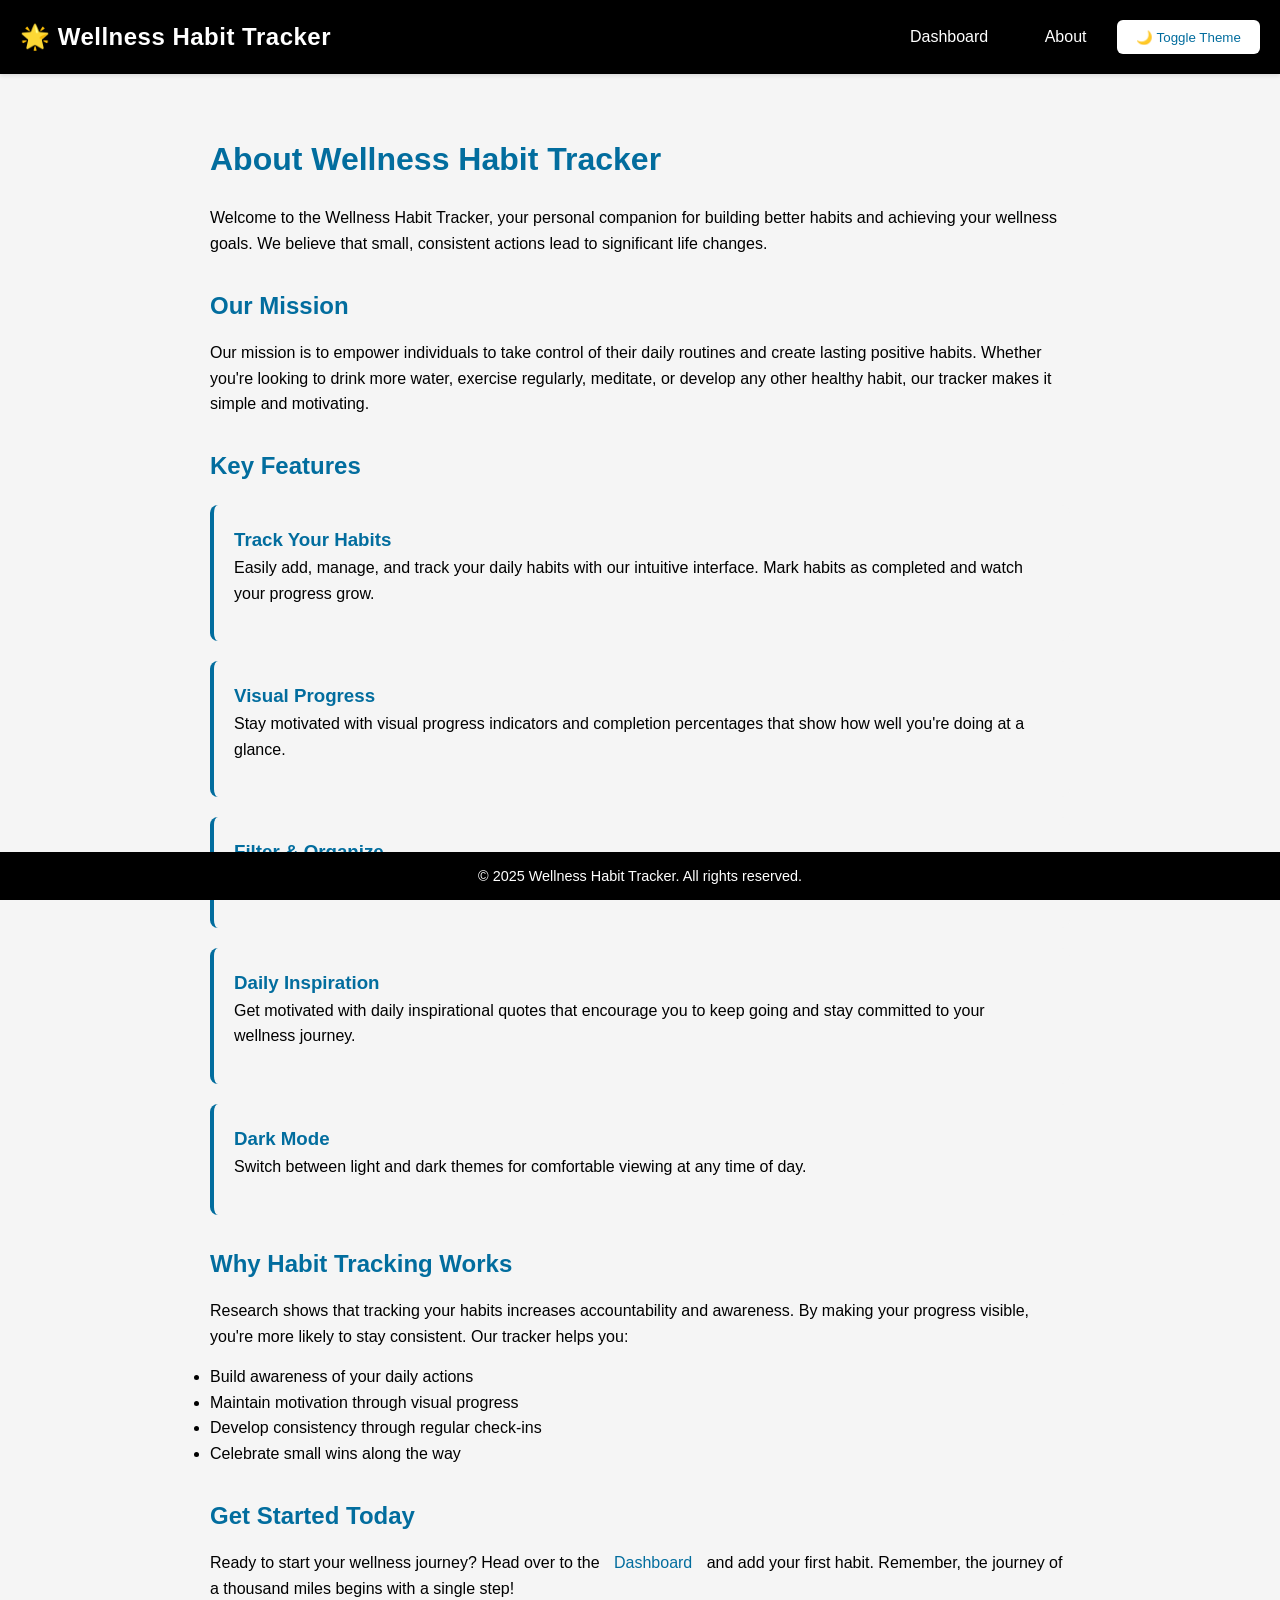
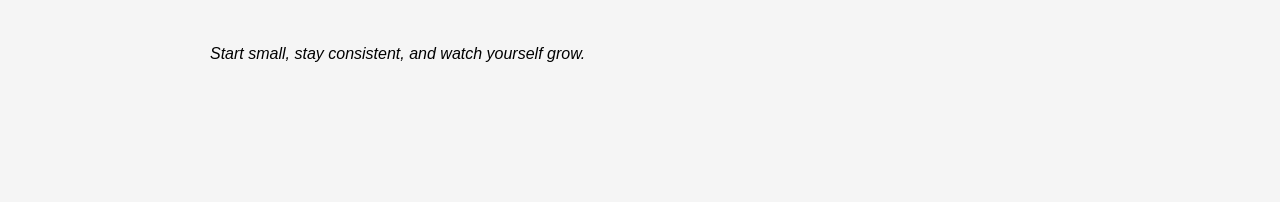
==== about.html @ 57038b03 "Add an About Page and seperate scipt and stylesheet from html" ====
<!DOCTYPE html>
<html lang="en">

<head>
  <meta charset="UTF-8">
  <meta name="viewport" content="width=device-width, initial-scale=1.0">
  <title>About - Wellness Habit Tracker</title>
  <link rel="stylesheet" href="styles.css">
</head>

<body>
  <nav>
    <h1>🌟 Wellness Habit Tracker</h1>
    <div class="hamburger" id="hamburger">
      <span></span>
      <span></span>
      <span></span>
    </div>
    <div id="navlinks">
      <a href="index.html">Dashboard</a>
      <a href="about.html">About</a>
      <button id="toggle">🌙 Toggle Theme</button>
    </div>
  </nav>

  <div class="content">
    <h1>About Wellness Habit Tracker</h1>
    
    <p>Welcome to the Wellness Habit Tracker, your personal companion for building better habits and achieving your wellness goals. We believe that small, consistent actions lead to significant life changes.</p>

    <h2>Our Mission</h2>
    <p>Our mission is to empower individuals to take control of their daily routines and create lasting positive habits. Whether you're looking to drink more water, exercise regularly, meditate, or develop any other healthy habit, our tracker makes it simple and motivating.</p>

    <h2>Key Features</h2>

    <div class="feature-box">
      <h3>Track Your Habits</h3>
      <p>Easily add, manage, and track your daily habits with our intuitive interface. Mark habits as completed and watch your progress grow.</p>
    </div>

    <div class="feature-box">
      <h3>Visual Progress</h3>
      <p>Stay motivated with visual progress indicators and completion percentages that show how well you're doing at a glance.</p>
    </div>

    <div class="feature-box">
      <h3>Filter & Organize</h3>
      <p>Filter your habits by status (all, completed, or pending) to focus on what matters most to you each day.</p>
    </div>

    <div class="feature-box">
      <h3>Daily Inspiration</h3>
      <p>Get motivated with daily inspirational quotes that encourage you to keep going and stay committed to your wellness journey.</p>
    </div>

    <div class="feature-box">
      <h3>Dark Mode</h3>
      <p>Switch between light and dark themes for comfortable viewing at any time of day.</p>
    </div>

    <h2>Why Habit Tracking Works</h2>
    <p>Research shows that tracking your habits increases accountability and awareness. By making your progress visible, you're more likely to stay consistent. Our tracker helps you:</p>
    <ul>
      <li>Build awareness of your daily actions</li>
      <li>Maintain motivation through visual progress</li>
      <li>Develop consistency through regular check-ins</li>
      <li>Celebrate small wins along the way</li>
    </ul>

    <h2>Get Started Today</h2>
    <p>Ready to start your wellness journey? Head over to the <a href="index.html" style="color: #026d9e;">Dashboard</a> and add your first habit. Remember, the journey of a thousand miles begins with a single step!</p>

    <p style="margin-top: 40px; padding-bottom: 60px;"><em>Start small, stay consistent, and watch yourself grow.</em></p>
  </div>

  <footer>
    <p>&copy; 2025 Wellness Habit Tracker. All rights reserved.</p>
  </footer>

  <script>
    document.getElementById('toggle').addEventListener('click', function () {
      document.body.classList.toggle('dark');
    });
  </script>
</body>

</html>
---- styles.css ----
* {
      margin: 0;
      padding: 0;
      box-sizing: border-box;
    }

    body {
      font-family: 'Segoe UI', Tahoma, Geneva, Verdana, sans-serif;
      background: #f5f5f5;
      min-height: 100vh;
      padding-bottom: 60px;
      transition: all 0.3s ease;
    }

    /* Dark theme */
    .dark {
      background: #1a1a1a;
      color: #e0e0e0;
    }

    .dark nav {
      background: #1a1a1a;
      border-bottom: 1px solid #333;
    }

    .dark .container {
      background: #2a2a2a;
      border: 1px solid #333;
      color: #e0e0e0;
    }

    .dark footer {
      background: #1a1a1a;
      border-top: 1px solid #333;
    }

    .dark #habits li {
      background: #333;
      color: #e0e0e0;
      border-color: #444;
    }

    .dark #habits li#completed {
      background: #4CAF50;
      color: white;
    }

    .dark #stats p {
      background: #333;
      color: #e0e0e0;
      border-color: #444;
    }

    .dark #quotes p {
      background: #333;
      color: #e0e0e0;
      border-color: #444;
    }

    .dark .progress-circle::before {
      background: #2a2a2a;
    }

    .dark #newhabit,
    .dark #filter {
      background: #333;
      color: #e0e0e0;
      border-color: #444;
    }

    /* Navigation */
    nav {
      background: #026d9e;
      color: white;
      padding: 1.2rem 2rem;
      display: flex;
      justify-content: space-between;
      align-items: center;
      box-shadow: 0 2px 4px rgba(0, 0, 0, 0.1);
      position: sticky;
      top: 0;
      z-index: 100;
    }

    nav h1 {
      font-size: 1.5rem;
      font-weight: 600;
      letter-spacing: 0.5px;
    }

    #navlinks {
      display: flex;
      gap: 2rem;
      align-items: center;
    }

    /* Hamburger Menu */
    .hamburger {
      display: none;
      flex-direction: column;
      cursor: pointer;
      gap: 4px;
      z-index: 101;
    }

    .hamburger span {
      width: 25px;
      height: 3px;
      background: white;
      border-radius: 3px;
      transition: all 0.3s ease;
    }

    .hamburger.active span:nth-child(1) {
      transform: rotate(45deg) translate(5px, 5px);
    }

    .hamburger.active span:nth-child(2) {
      opacity: 0;
    }

    .hamburger.active span:nth-child(3) {
      transform: rotate(-45deg) translate(7px, -6px);
    }

    #navlinks a {
      color: white;
      text-decoration: none;
      font-weight: 500;
      transition: all 0.3s;
      padding: 0.5rem 1rem;
      border-radius: 8px;
    }

    #navlinks a:hover {
      background: rgba(255, 255, 255, 0.15);
      transform: translateY(-2px);
    }

    #toggle {
      background: white;
      color: #026d9e;
      border: none;
      padding: 0.6rem 1.2rem;
      border-radius: 6px;
      cursor: pointer;
      font-weight: 500;
      transition: all 0.3s;
    }

    #toggle:hover {
      background: #f5f5f5;
      transform: scale(1.05);
    }

    /* Main Container */
    #container {
      display: grid;
      grid-template-columns: 1fr 1fr 1fr;
      gap: 1.5rem;
      padding: 2rem;
      max-width: 1400px;
      margin: 0 auto;
    }

    .container {
      background: white;
      border-radius: 12px;
      padding: 2rem;
      box-shadow: 0 2px 8px rgba(0, 0, 0, 0.1);
      transition: all 0.3s;
      border: 1px solid #e0e0e0;
    }

    .container:hover {
      transform: translateY(-3px);
      box-shadow: 0 4px 12px rgba(0, 0, 0, 0.15);
    }

    /* Habit Input Section */
    #habitinput {
      margin-bottom: 2rem;
    }

    #habitinput h3 {
      color: #026d9e;
      margin-bottom: 1rem;
      font-size: 1.3rem;
    }

    #habitform {
      display: flex;
      gap: 0.5rem;
      flex-direction: column;
    }

    #newhabit {
      padding: 0.8rem 1rem;
      border: 2px solid #e0e0e0;
      border-radius: 12px;
      font-size: 1rem;
      transition: all 0.3s;
      outline: none;
    }

    #newhabit:focus {
      border-color: #026d9e;
      box-shadow: 0 0 0 3px rgba(33, 150, 243, 0.1);
    }

    #habitform input[type="submit"] {
      background: #026d9e;
      color: white;
      border: none;
      padding: 0.8rem 1.5rem;
      border-radius: 6px;
      font-size: 1rem;
      font-weight: 600;
      cursor: pointer;
      transition: all 0.3s;
    }

    #habitform input[type="submit"]:hover {
      background: #1976D2;
      transform: translateY(-2px);
      box-shadow: 0 4px 12px rgba(33, 150, 243, 0.3);
    }

    /* Habit List */
    #habitlist h4 {
      color: #026d9e;
      margin-bottom: 1rem;
      font-size: 1.2rem;
    }

    #filter {
      width: 100%;
      padding: 0.7rem;
      border: 2px solid #e0e0e0;
      border-radius: 10px;
      margin-bottom: 1rem;
      font-size: 0.95rem;
      cursor: pointer;
      outline: none;
      background: white;
      transition: all 0.3s;
    }

    #filter:focus {
      border-color: #026d9e;
    }

    #habits {
      list-style: none;
      max-height: 400px;
      overflow-y: auto;
    }

    #habits::-webkit-scrollbar {
      width: 8px;
    }

    #habits::-webkit-scrollbar-track {
      background: #f1f1f1;
      border-radius: 10px;
    }

    #habits::-webkit-scrollbar-thumb {
      background: #026d9e;
      border-radius: 10px;
    }

    #habits li {
      background: #f5f5f5;
      padding: 1rem;
      margin-bottom: 0.8rem;
      border-radius: 8px;
      display: flex;
      justify-content: space-between;
      align-items: center;
      gap: 0.5rem;
      transition: all 0.3s;
      box-shadow: 0 1px 3px rgba(0, 0, 0, 0.1);
      border: 1px solid #e0e0e0;
    }

    #habits li:hover {
      transform: translateX(5px);
      box-shadow: 0 2px 6px rgba(0, 0, 0, 0.15);
    }

    #habits li#completed {
      background: #4CAF50;
      color: white;
      border-color: #4CAF50;
    }

    #habits li#completed span {
      color: white;
    }

    #nohabitsmsg {
      color: #999;
      text-align: center;
      padding: 2rem;
      font-style: italic;
    }

    button.completebtn,
    button.delbtn {
      padding: 0.5rem 1rem;
      border: none;
      border-radius: 8px;
      cursor: pointer;
      font-weight: 500;
      transition: all 0.3s;
      font-size: 0.9rem;
    }

    button.completebtn {
      background: #4CAF50;
      color: white;
    }

    button.completebtn:hover {
      background: #45a049;
      transform: scale(1.05);
      box-shadow: 0 3px 8px rgba(76, 175, 80, 0.3);
    }

    button.delbtn {
      background: #f44336;
      color: white;
    }

    button.delbtn:hover {
      background: #da190b;
      transform: scale(1.05);
      box-shadow: 0 3px 8px rgba(244, 67, 54, 0.3);
    }

    /* Stats Section */
    #streaksandstats {
      text-align: center;
    }

    #streaksandstats h3 {
      color: #026d9e;
      margin-bottom: 1rem;
      font-size: 1.3rem;
    }

    #streaksandstats > p {
      font-size: 1.1rem;
      color: #555;
      margin-bottom: 1rem;
      font-weight: 600;
    }

    #circularprogressbar {
      display: flex;
      justify-content: center;
      align-items: center;
      margin: 2rem auto;
    }

    .progress-circle {
      width: 150px;
      height: 150px;
      border-radius: 50%;
      background: conic-gradient(#026d9e 0deg, #e0e0e0 0deg);
      display: flex;
      justify-content: center;
      align-items: center;
      position: relative;
      box-shadow: 0 4px 12px rgba(0, 0, 0, 0.1);
      transition: all 0.4s ease;
    }

    .progress-circle::before {
      content: '';
      position: absolute;
      width: 120px;
      height: 120px;
      background: white;
      border-radius: 50%;
    }

    .progress-circle span {
      position: relative;
      z-index: 1;
      font-size: 1.5rem;
      font-weight: 700;
      color: #026d9e;
    }

    #stats {
      margin-top: 2rem;
      text-align: left;
    }

    #stats p {
      padding: 0.8rem;
      background: #f5f5f5;
      margin-bottom: 0.8rem;
      border-radius: 6px;
      font-weight: 500;
      color: #333;
      border: 1px solid #e0e0e0;
    }

    /* Quotes Section */
    #quotes {
      display: flex;
      flex-direction: column;
      justify-content: space-between;
      height: 100%;
    }

    #quotes h3 {
      color: #026d9e;
      margin-bottom: 1rem;
      font-size: 1.3rem;
    }

    #quotes p {
      font-size: 1.1rem;
      line-height: 1.8;
      color: #555;
      font-style: italic;
      flex-grow: 1;
      display: flex;
      align-items: center;
      justify-content: center;
      text-align: center;
      padding: 1.5rem;
      background: #FFF9E6;
      border-radius: 8px;
      margin-bottom: 1rem;
      border: 1px solid #FFE082;
    }

    #quotes p::selection {
      background: #026d9e;
      color: white;
    }

    #newquotebtn {
      background: #026d9e;
      color: white;
      border: none;
      padding: 0.8rem 1.5rem;
      border-radius: 6px;
      cursor: pointer;
      font-weight: 600;
      font-size: 1rem;
      transition: all 0.3s;
    }

    #newquotebtn:hover {
      background: #1976D2;
      transform: translateY(-2px);
      box-shadow: 0 4px 12px rgba(33, 150, 243, 0.3);
    }

    /* Footer */
    footer {
      background: #333333;
      color: white;
      text-align: center;
      position: fixed;
      width: 100%;
      bottom: 0;
      padding: 1rem;
      font-size: 0.9rem;
    }

    /* Responsive Design */
    @media (max-width: 1024px) {
      #container {
        grid-template-columns: 1fr 1fr;
      }

      #habitinputandlist {
        grid-column: 1 / -1;
      }
    }

    @media (max-width: 768px) {
      #container {
        grid-template-columns: 1fr;
        padding: 1rem;
      }

      nav {
        padding: 1rem;
      }

      nav h1 {
        font-size: 1.2rem;
      }

      .hamburger {
        display: flex;
      }

      #navlinks {
        position: fixed;
        top: 0;
        right: -100%;
        height: 100vh;
        width: 250px;
        background: #1a1a1a;
        flex-direction: column;
        justify-content: center;
        gap: 2rem;
        transition: right 0.3s ease;
        z-index: 100;
        padding: 2rem;
      }

      #navlinks.active {
        right: 0;
      }

      #navlinks a {
        font-size: 1.1rem;
        text-align: center;
      }

      #toggle {
        margin-top: auto;
      }

      .progress-circle {
        width: 120px;
        height: 120px;
      }

      .progress-circle::before {
        width: 95px;
        height: 95px;
      }
    }

    @media (max-width: 425px) {
      #habitform {
        flex-direction: column;
      }

      #habits li {
        flex-direction: column;
        align-items: stretch;
        gap: 0.5rem;
      }

      button.completebtn,
      button.delbtn {
        width: 100%;
      }
    }

    /* About page styels   */
    
    body {
      margin: 0;
      padding: 0;
      box-sizing: border-box;
      font-family: Arial, sans-serif;
    }

    .dark {
      background-color: #121212;
      color: white;
    }

    button {
      border-radius: 5px;
      background-color: white;
      border: none;
    }

    footer {
      background-color: black;
      color: white;
      text-align: center;
      position: fixed;
      width: 100%;
      bottom: 0;
      height: auto;
    }

    nav {
      background-color: black;
      color: white;
      height: 20%;
      padding: 20px;
      display: flex;
      justify-content: space-between;
    }

    #navlinks {
      display: inline-block;
    }

    a {
      color: white;
      text-decoration: none;
      margin: 10px;
    }

    a:hover {
      text-decoration: underline;
      transition: text-decoration 5s;
    }

    button {
      border: 1px solid black;
      cursor: pointer;
      background-color: lightblue;
    }

    button:hover {
      background-color: #026d9e;
      transition: 0.3s;
    }

    .content {
      max-width: 900px;
      margin: 40px auto;
      padding: 20px;
      line-height: 1.6;
    }

    .content h1 {
      color: #026d9e;
      margin-bottom: 20px;
    }

    .content h2 {
      color: #026d9e;
      margin-top: 30px;
      margin-bottom: 15px;
    }

    .content p {
      margin-bottom: 15px;
    }

    .feature-box {
      background-color: #f5f5f5;
      padding: 20px;
      border-radius: 8px;
      margin: 20px 0;
      border-left: 4px solid #026d9e;
    }

    .dark .feature-box {
      background-color: #1e1e1e;
    }

    .feature-box h3 {
      color: #026d9e;
      margin-top: 0;
    }

    @media (max-width: 768px) {
      .content {
        margin: 20px;
        padding: 15px;
      }
    }
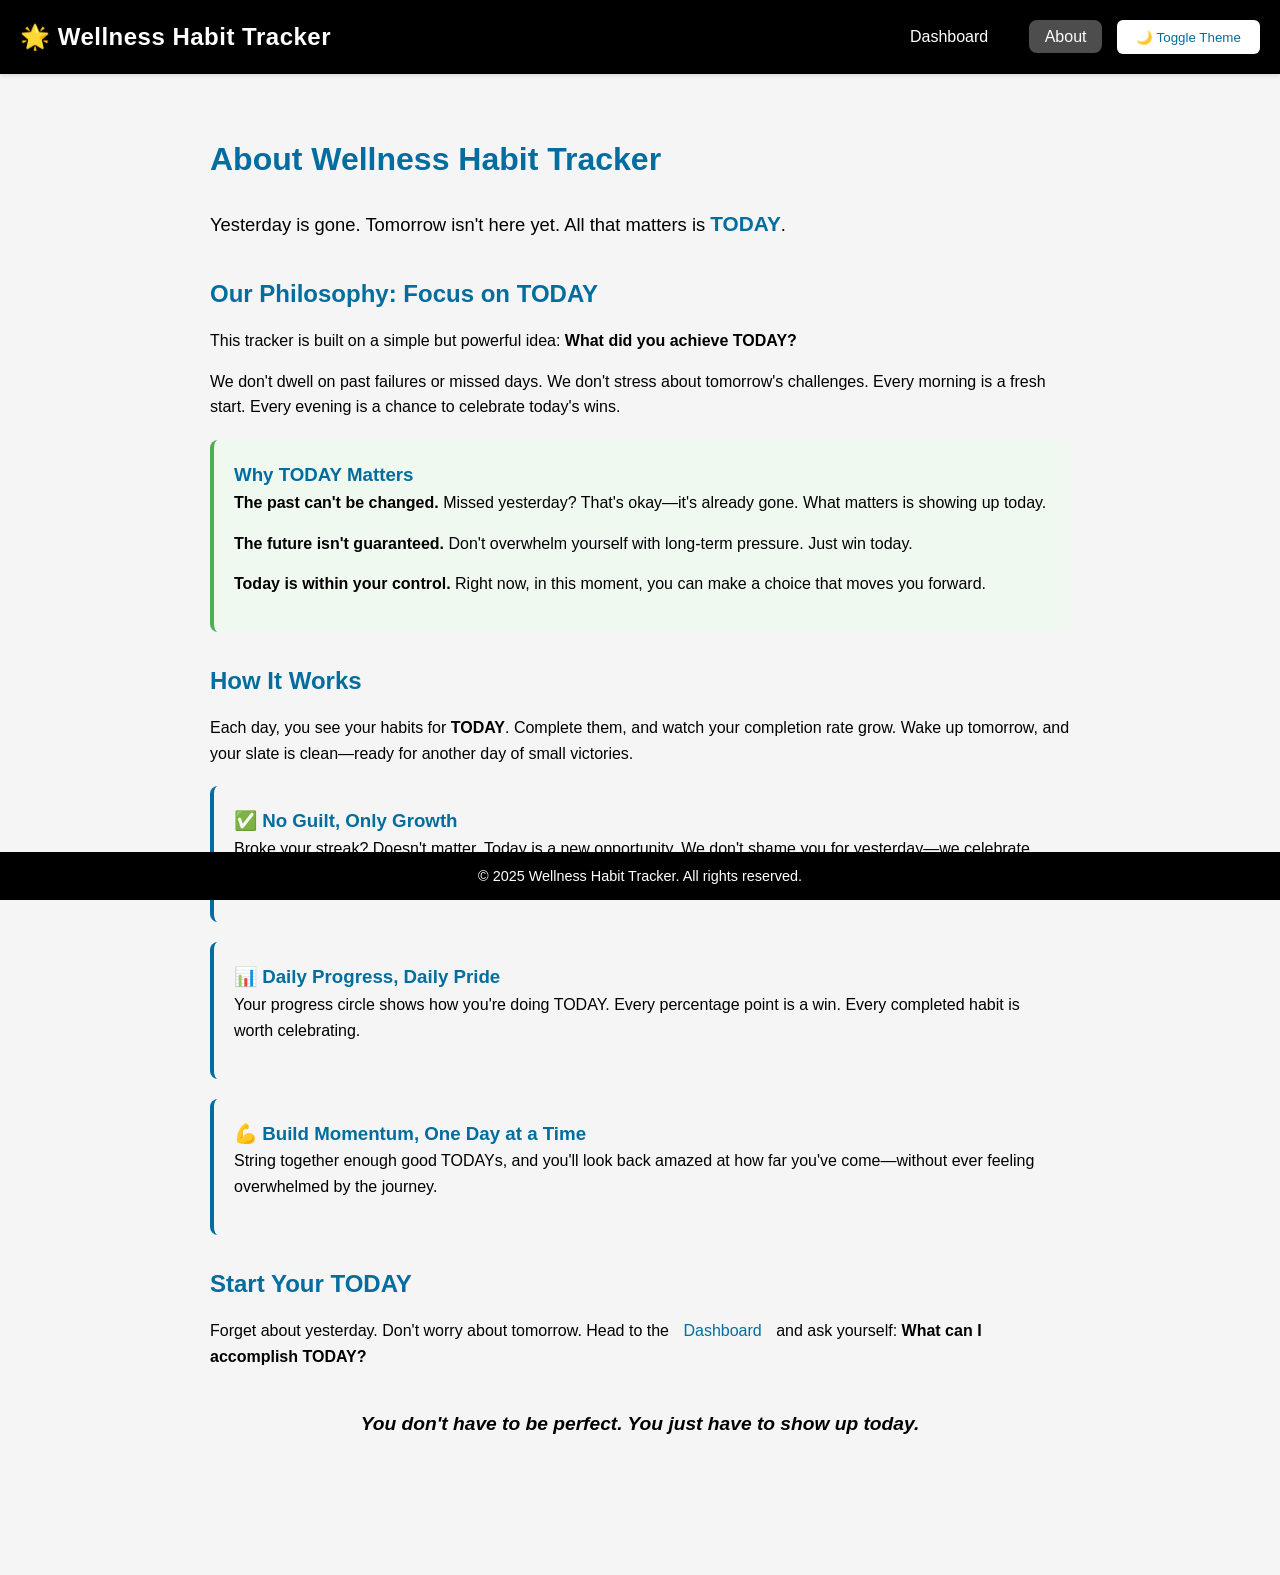
==== commit 9042f0c7: "Refactor HTML structure for improved readability and accessibility; update stats calculation to use " ====
--- a/about.html
+++ b/about.html
@@ -26,51 +26,42 @@
   <div class="content">
     <h1>About Wellness Habit Tracker</h1>
     
-    <p>Welcome to the Wellness Habit Tracker, your personal companion for building better habits and achieving your wellness goals. We believe that small, consistent actions lead to significant life changes.</p>
+    <p style="font-size: 1.15rem; line-height: 1.8; margin-bottom: 2rem;">Yesterday is gone. Tomorrow isn't here yet. All that matters is <strong style="color: #026d9e; font-size: 1.3rem;">TODAY</strong>.</p>
 
-    <h2>Our Mission</h2>
-    <p>Our mission is to empower individuals to take control of their daily routines and create lasting positive habits. Whether you're looking to drink more water, exercise regularly, meditate, or develop any other healthy habit, our tracker makes it simple and motivating.</p>
+    <h2>Our Philosophy: Focus on TODAY</h2>
+    <p>This tracker is built on a simple but powerful idea: <strong>What did you achieve TODAY?</strong></p>
+    
+    <p>We don't dwell on past failures or missed days. We don't stress about tomorrow's challenges. Every morning is a fresh start. Every evening is a chance to celebrate today's wins.</p>
 
-    <h2>Key Features</h2>
+    <div class="feature-box" style="border-left: 4px solid #4CAF50; background: #f0f9f0;">
+      <h3>Why TODAY Matters</h3>
+      <p><strong>The past can't be changed.</strong> Missed yesterday? That's okay—it's already gone. What matters is showing up today.</p>
+      <p><strong>The future isn't guaranteed.</strong> Don't overwhelm yourself with long-term pressure. Just win today.</p>
+      <p><strong>Today is within your control.</strong> Right now, in this moment, you can make a choice that moves you forward.</p>
+    </div>
+
+    <h2>How It Works</h2>
+    <p>Each day, you see your habits for <strong>TODAY</strong>. Complete them, and watch your completion rate grow. Wake up tomorrow, and your slate is clean—ready for another day of small victories.</p>
 
     <div class="feature-box">
-      <h3>Track Your Habits</h3>
-      <p>Easily add, manage, and track your daily habits with our intuitive interface. Mark habits as completed and watch your progress grow.</p>
+      <h3>✅ No Guilt, Only Growth</h3>
+      <p>Broke your streak? Doesn't matter. Today is a new opportunity. We don't shame you for yesterday—we celebrate what you do today.</p>
     </div>
 
     <div class="feature-box">
-      <h3>Visual Progress</h3>
-      <p>Stay motivated with visual progress indicators and completion percentages that show how well you're doing at a glance.</p>
+      <h3>📊 Daily Progress, Daily Pride</h3>
+      <p>Your progress circle shows how you're doing TODAY. Every percentage point is a win. Every completed habit is worth celebrating.</p>
     </div>
 
     <div class="feature-box">
-      <h3>Filter & Organize</h3>
-      <p>Filter your habits by status (all, completed, or pending) to focus on what matters most to you each day.</p>
+      <h3>💪 Build Momentum, One Day at a Time</h3>
+      <p>String together enough good TODAYs, and you'll look back amazed at how far you've come—without ever feeling overwhelmed by the journey.</p>
     </div>
 
-    <div class="feature-box">
-      <h3>Daily Inspiration</h3>
-      <p>Get motivated with daily inspirational quotes that encourage you to keep going and stay committed to your wellness journey.</p>
-    </div>
+    <h2>Start Your TODAY</h2>
+    <p>Forget about yesterday. Don't worry about tomorrow. Head to the <a href="index.html" style="color: #026d9e;">Dashboard</a> and ask yourself: <strong>What can I accomplish TODAY?</strong></p>
 
-    <div class="feature-box">
-      <h3>Dark Mode</h3>
-      <p>Switch between light and dark themes for comfortable viewing at any time of day.</p>
-    </div>
-
-    <h2>Why Habit Tracking Works</h2>
-    <p>Research shows that tracking your habits increases accountability and awareness. By making your progress visible, you're more likely to stay consistent. Our tracker helps you:</p>
-    <ul>
-      <li>Build awareness of your daily actions</li>
-      <li>Maintain motivation through visual progress</li>
-      <li>Develop consistency through regular check-ins</li>
-      <li>Celebrate small wins along the way</li>
-    </ul>
-
-    <h2>Get Started Today</h2>
-    <p>Ready to start your wellness journey? Head over to the <a href="index.html" style="color: #026d9e;">Dashboard</a> and add your first habit. Remember, the journey of a thousand miles begins with a single step!</p>
-
-    <p style="margin-top: 40px; padding-bottom: 60px;"><em>Start small, stay consistent, and watch yourself grow.</em></p>
+    <p style="margin-top: 40px; padding-bottom: 60px; font-size: 1.2rem; text-align: center;"><em><strong>You don't have to be perfect. You just have to show up today.</strong></em></p>
   </div>
 
   <footer>
@@ -78,10 +69,60 @@
   </footer>
 
   <script>
+    // Theme toggle
     document.getElementById('toggle').addEventListener('click', function () {
       document.body.classList.toggle('dark');
+      const btn = document.getElementById('toggle');
+      if (document.body.classList.contains('dark')) {
+        btn.textContent = '☀️ Toggle Theme';
+      } else {
+        btn.textContent = '🌙 Toggle Theme';
+      }
+    });
+
+    // Set active navigation link
+    window.addEventListener('DOMContentLoaded', function() {
+      const currentPage = window.location.pathname.split('/').pop() || 'index.html';
+      const navLinks = document.querySelectorAll('#navlinks a');
+      
+      navLinks.forEach(link => {
+        const linkPage = link.getAttribute('href');
+        if (linkPage === currentPage) {
+          link.classList.add('active-page');
+        } else {
+          link.classList.remove('active-page');
+        }
+      });
+    });
+
+    // Hamburger menu toggle
+    const hamburger = document.getElementById('hamburger');
+    const navlinks = document.getElementById('navlinks');
+
+    hamburger.addEventListener('click', function() {
+      hamburger.classList.toggle('active');
+      navlinks.classList.toggle('active');
+    });
+
+    // Close menu when clicking a link
+    navlinks.querySelectorAll('a').forEach(link => {
+      link.addEventListener('click', function() {
+        hamburger.classList.remove('active');
+        navlinks.classList.remove('active');
+      });
+    });
+
+    // Close menu when clicking outside
+    document.addEventListener('click', function(event) {
+      const isClickInsideNav = navlinks.contains(event.target);
+      const isClickOnHamburger = hamburger.contains(event.target);
+      
+      if (!isClickInsideNav && !isClickOnHamburger && navlinks.classList.contains('active')) {
+        hamburger.classList.remove('active');
+        navlinks.classList.remove('active');
+      }
     });
   </script>
 </body>
 
-</html>+</html>
--- a/styles.css
+++ b/styles.css
@@ -6,7 +6,7 @@
     }
 
     body {
-      font-family: 'Segoe UI', Tahoma, Geneva, Verdana, sans-serif;
+      font-family: 'Mona Sans', Tahoma, Geneva, Verdana, sans-serif;
       background: #f5f5f5;
       min-height: 100vh;
       padding-bottom: 60px;
@@ -67,6 +67,25 @@
       background: #333;
       color: #e0e0e0;
       border-color: #444;
+    }
+
+    /* Dark mode - improved color visibility */
+    .dark #habitinput h3,
+    .dark #habitlist h4,
+    .dark #streaksandstats h3,
+    .dark #quotes h3,
+    .dark .content h1,
+    .dark .content h2,
+    .dark .feature-box h3 {
+      color: #4db8e8; /* Lighter blue for better visibility */
+    }
+
+    .dark .progress-circle span {
+      color: #4db8e8; /* Lighter blue for better visibility */
+    }
+
+    .dark #streaksandstats > p {
+      color: #b0b0b0;
     }
 
     /* Navigation */
@@ -133,9 +152,18 @@
       border-radius: 8px;
     }
 
-    #navlinks a:hover {
-      background: rgba(255, 255, 255, 0.15);
+    /* Only show hover effect on non-active pages */
+    #navlinks a:not(.active-page):hover {
+      background: white;
+      color: black;
       transform: translateY(-2px);
+    }
+
+    /* Active page styling - more prominent */
+    #navlinks a.active-page {
+      background: rgba(255, 255, 255, 0.3);
+      cursor: default;
+      pointer-events: none; /* Disable click/hover on active page */
     }
 
     #toggle {
@@ -462,6 +490,45 @@
       background: #1976D2;
       transform: translateY(-2px);
       box-shadow: 0 4px 12px rgba(33, 150, 243, 0.3);
+    }
+
+    /* Scroll to Top Button */
+    #scrollToTop {
+      position: fixed;
+      bottom: 80px;
+      right: 30px;
+      background: #026d9e;
+      color: white;
+      width: 50px;
+      height: 50px;
+      border-radius: 50%;
+      border: none;
+      cursor: pointer;
+      font-size: 1.5rem;
+      display: none;
+      align-items: center;
+      justify-content: center;
+      box-shadow: 0 4px 12px rgba(0, 0, 0, 0.3);
+      transition: all 0.3s ease;
+      z-index: 99;
+    }
+
+    #scrollToTop:hover {
+      background: #1976D2;
+      transform: translateY(-3px);
+      box-shadow: 0 6px 16px rgba(0, 0, 0, 0.4);
+    }
+
+    #scrollToTop.show {
+      display: flex;
+    }
+
+    .dark #scrollToTop {
+      background: #1976D2;
+    }
+
+    .dark #scrollToTop:hover {
+      background: #4db8e8;
     }
 
     /* Footer */
@@ -542,6 +609,14 @@
         width: 95px;
         height: 95px;
       }
+
+      #scrollToTop {
+        bottom: 70px;
+        right: 20px;
+        width: 45px;
+        height: 45px;
+        font-size: 1.2rem;
+      }
     }
 
     @media (max-width: 425px) {
@@ -561,7 +636,7 @@
       }
     }
 
-    /* About page styels   */
+    /* About page styles   */
     
     body {
       margin: 0;
@@ -665,9 +740,19 @@
       margin-top: 0;
     }
 
+    /* Dark mode link color for about page */
+    .dark .content a {
+      color: #4db8e8;
+    }
+
+    /* Special styling for TODAY emphasis */
+    .content strong {
+      font-weight: 600;
+    }
+
     @media (max-width: 768px) {
       .content {
         margin: 20px;
         padding: 15px;
       }
-    }+    }
